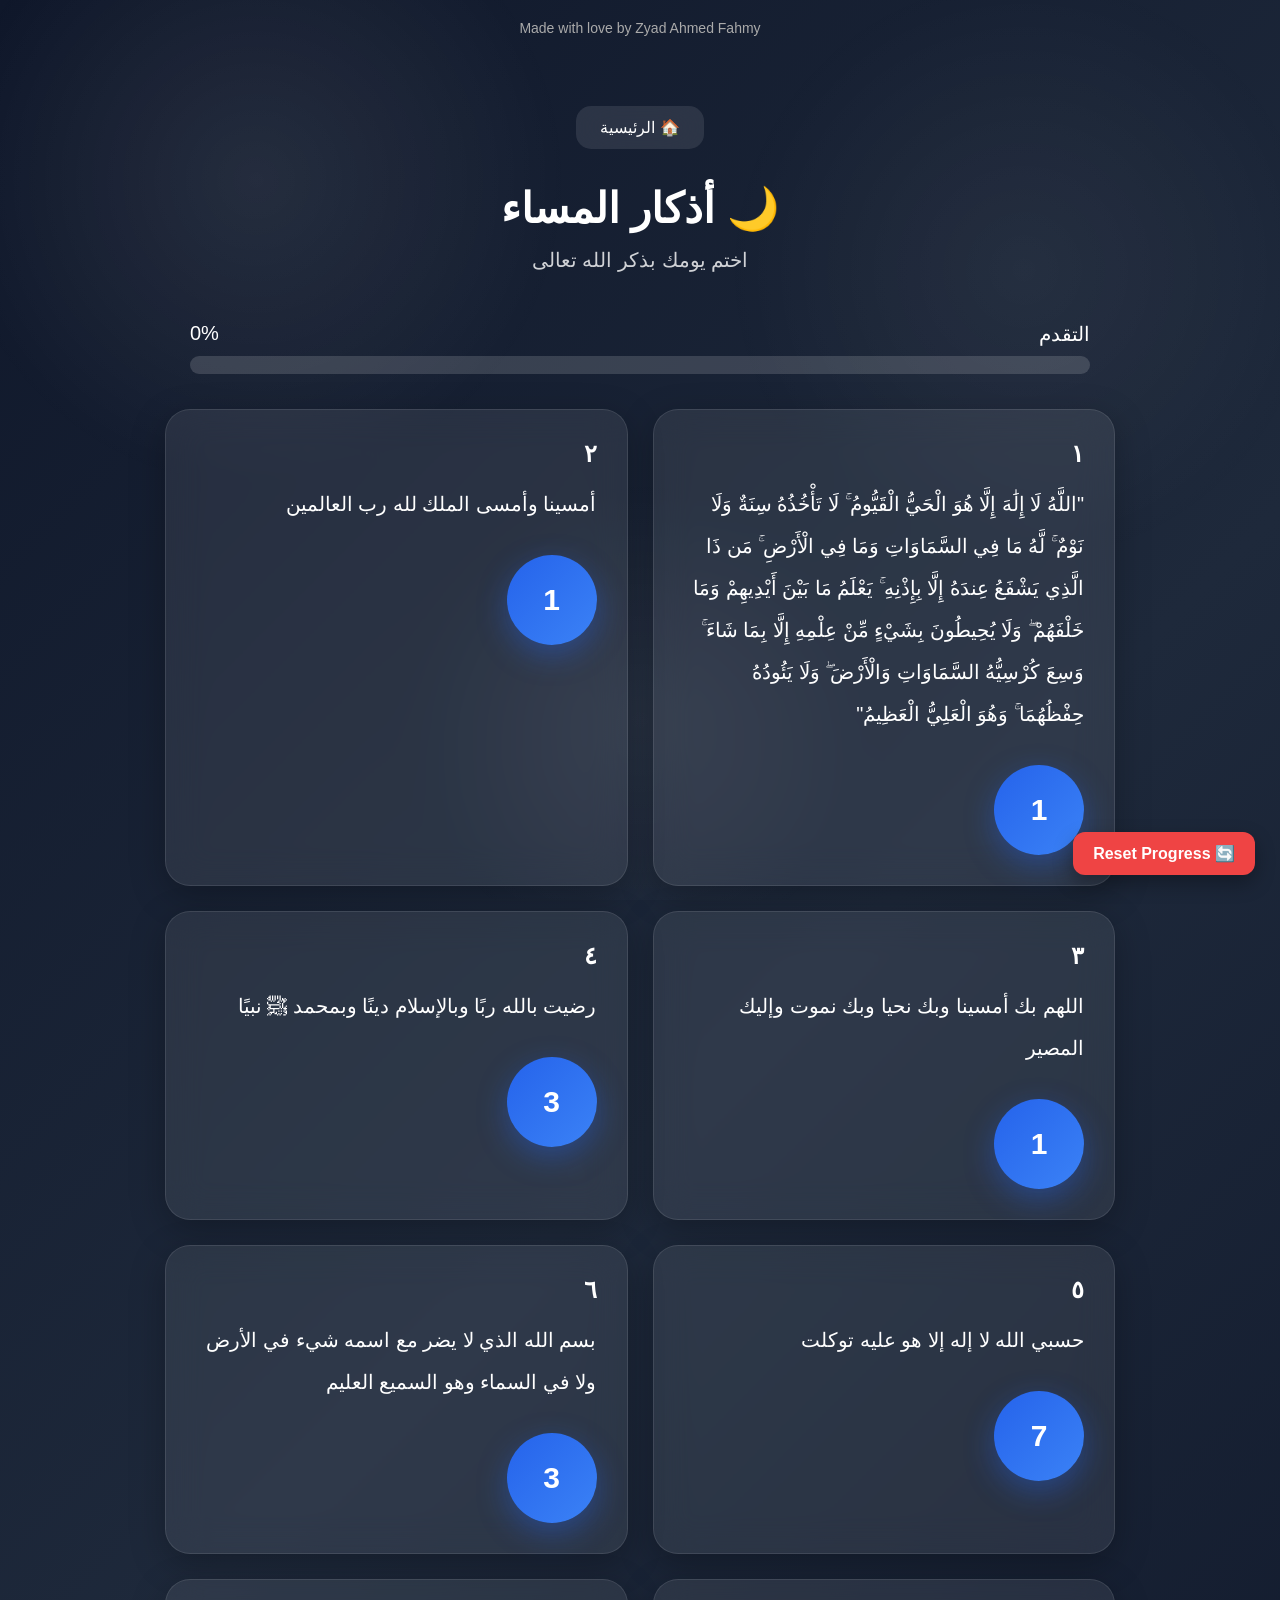
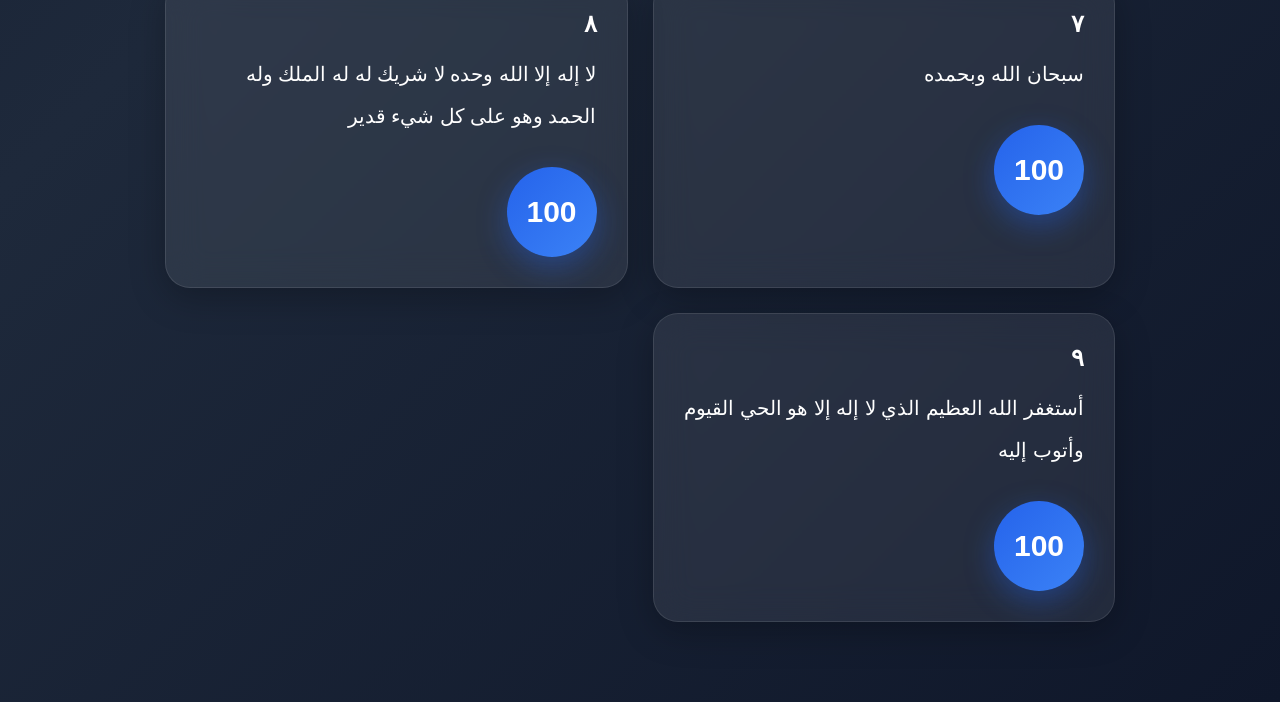
==== b.html @ 461e5856 "Add files via upload" ====
<!DOCTYPE html>
<html lang="ar" dir="rtl">

<head>
    <meta charset="UTF-8">
    <meta name="viewport" content="width=device-width, initial-scale=1.0">
    <title>أذكار المساء</title>

    <link rel="stylesheet" href="a.css">
</head>

<body>

    <footer style="text-align:center; padding:20px; color:#aaa; font-size:14px;">
    Made with love by Zyad Ahmed Fahmy
</footer>

<div class="background"></div>

<header>

    <a href="index.html" class="backButton">🏠 الرئيسية</a>

    <h1>🌙 أذكار المساء</h1>

    <p>اختم يومك بذكر الله تعالى</p>

</header>

<section class="progressContainer">

    <div class="progressText">
        <span>التقدم</span>
        <span id="progressPercent">0%</span>
    </div>

    <div class="progressBar">
        <div id="progressFill"></div>
    </div>

</section>

<main id="cards">

    <div class="card">
        <h2>١</h2>
        <p class="zekr">
"اللَّهُ لَا إِلَٰهَ إِلَّا هُوَ الْحَيُّ الْقَيُّومُ ۚ لَا تَأْخُذُهُ سِنَةٌ وَلَا نَوْمٌ ۚ لَّهُ مَا فِي السَّمَاوَاتِ وَمَا فِي الْأَرْضِ ۚ مَن ذَا الَّذِي يَشْفَعُ عِندَهُ إِلَّا بِإِذْنِهِ ۚ يَعْلَمُ مَا بَيْنَ أَيْدِيهِمْ وَمَا خَلْفَهُمْ ۖ وَلَا يُحِيطُونَ بِشَيْءٍ مِّنْ عِلْمِهِ إِلَّا بِمَا شَاءَ ۚ وَسِعَ كُرْسِيُّهُ السَّمَاوَاتِ وَالْأَرْضَ ۖ وَلَا يَئُودُهُ حِفْظُهُمَا ۚ وَهُوَ الْعَلِيُّ الْعَظِيمُ"

        </p>
        <button class="counter" data-count="1">1</button>
    </div>

    <div class="card">
        <h2>٢</h2>
        <p class="zekr">أمسينا وأمسى الملك لله رب العالمين</p>
        <button class="counter" data-count="1">1</button>
    </div>

    <div class="card">
        <h2>٣</h2>
        <p class="zekr">اللهم بك أمسينا وبك نحيا وبك نموت وإليك المصير</p>
        <button class="counter" data-count="1">1</button>
    </div>

    <div class="card">
        <h2>٤</h2>
        <p class="zekr">رضيت بالله ربًا وبالإسلام دينًا وبمحمد ﷺ نبيًا</p>
        <button class="counter" data-count="3">3</button>
    </div>

    <div class="card">
        <h2>٥</h2>
        <p class="zekr">حسبي الله لا إله إلا هو عليه توكلت</p>
        <button class="counter" data-count="7">7</button>
    </div>

    <div class="card">
        <h2>٦</h2>
        <p class="zekr">بسم الله الذي لا يضر مع اسمه شيء في الأرض ولا في السماء وهو السميع العليم</p>
        <button class="counter" data-count="3">3</button>
    </div>

    <div class="card">
        <h2>٧</h2>
        <p class="zekr">سبحان الله وبحمده</p>
        <button class="counter" data-count="100">100</button>
    </div>

    <div class="card">
        <h2>٨</h2>
        <p class="zekr">لا إله إلا الله وحده لا شريك له له الملك وله الحمد وهو على كل شيء قدير</p>
        <button class="counter" data-count="100">100</button>
    </div>

    <div class="card">
        <h2>٩</h2>
        <p class="zekr">أستغفر الله العظيم الذي لا إله إلا هو الحي القيوم وأتوب إليه</p>
        <button class="counter" data-count="100">100</button>
    </div>

</main>

<button id="topButton">⬆</button>

<script src="a.js"></script>

</body>
</html>
---- a.css ----
*{
    margin:0;
    padding:0;
    box-sizing:border-box;
    font-family:"Cairo",sans-serif;
}

html{
    scroll-behavior:smooth;
}

body{

    min-height:100vh;

    background:linear-gradient(135deg,#0f172a,#1e293b,#0f172a);

    color:white;

    overflow-x:hidden;

    position:relative;

}

.background{

    position:fixed;

    inset:0;

    background:
    radial-gradient(circle at 20% 20%,rgba(255,255,255,.08),transparent 25%),
    radial-gradient(circle at 80% 30%,rgba(255,255,255,.05),transparent 25%),
    radial-gradient(circle at 50% 80%,rgba(255,255,255,.06),transparent 25%);

    animation:bgMove 20s linear infinite;

    z-index:-1;

}

@keyframes bgMove{

0%{

transform:translateY(0px);

}

50%{

transform:translateY(-40px);

}

100%{

transform:translateY(0px);

}

}

header{

text-align:center;

padding:50px 20px;

}

header h1{

font-size:42px;

margin-bottom:15px;

font-weight:800;

}

header p{

font-size:20px;

opacity:.8;

}

.backButton{

display:inline-block;

margin-bottom:35px;

padding:12px 24px;

text-decoration:none;

color:white;

background:rgba(255,255,255,.1);

backdrop-filter:blur(20px);

border-radius:15px;

transition:.3s;

}

.backButton:hover{

transform:translateY(-5px);

background:#2563eb;

}

.progressContainer{

width:min(900px,90%);

margin:auto;

margin-bottom:35px;

}

.progressText{

display:flex;

justify-content:space-between;

margin-bottom:10px;

font-size:20px;

}

.progressBar{

height:18px;

background:rgba(255,255,255,.15);

border-radius:999px;

overflow:hidden;

}

#progressFill{

width:0%;

height:100%;

background:linear-gradient(90deg,#22c55e,#4ade80);

transition:.5s;

}

main{

width:min(950px,92%);

margin:auto;

display:grid;

grid-template-columns:repeat(2,1fr);

gap:25px;

padding-bottom:80px;

}

.card{

background:rgba(255,255,255,.08);

backdrop-filter:blur(18px);

padding:30px;

border-radius:25px;

border:1px solid rgba(255,255,255,.1);

transition:.35s;

box-shadow:0 10px 35px rgba(0,0,0,.25);

}

.card:hover{

transform:translateY(-8px);

box-shadow:0 20px 45px rgba(0,0,0,.4);

}

.card.done{

background:rgba(34,197,94,.2);

border:1px solid #22c55e;

}

.card h2{

font-size:24px;

margin-bottom:15px;

}

.zekr{

font-size:20px;

line-height:2.1;

margin-bottom:30px;

}

.counter{

width:90px;

height:90px;

border:none;

border-radius:50%;

font-size:30px;

font-weight:bold;

cursor:pointer;

color:white;

background:linear-gradient(135deg,#2563eb,#3b82f6);

transition:.3s;

box-shadow:0 10px 30px rgba(37,99,235,.4);

}

.counter:hover{

transform:scale(1.08);

}

.counter:active{

transform:scale(.93);

}

#topButton{

position:fixed;

bottom:25px;

left:25px;

width:60px;

height:60px;

border:none;

border-radius:50%;

cursor:pointer;

font-size:24px;

background:#2563eb;

color:white;

display:none;

box-shadow:0 10px 25px rgba(0,0,0,.3);

transition:.3s;

}

#topButton:hover{

transform:translateY(-5px);

}

@media(max-width:900px){

main{

grid-template-columns:1fr;

}

}

@media(max-width:600px){

header h1{

font-size:30px;

}

header p{

font-size:17px;

}

.card{

padding:22px;

}

.zekr{

font-size:18px;

}

.counter{

width:70px;

height:70px;

font-size:25px;

}

}
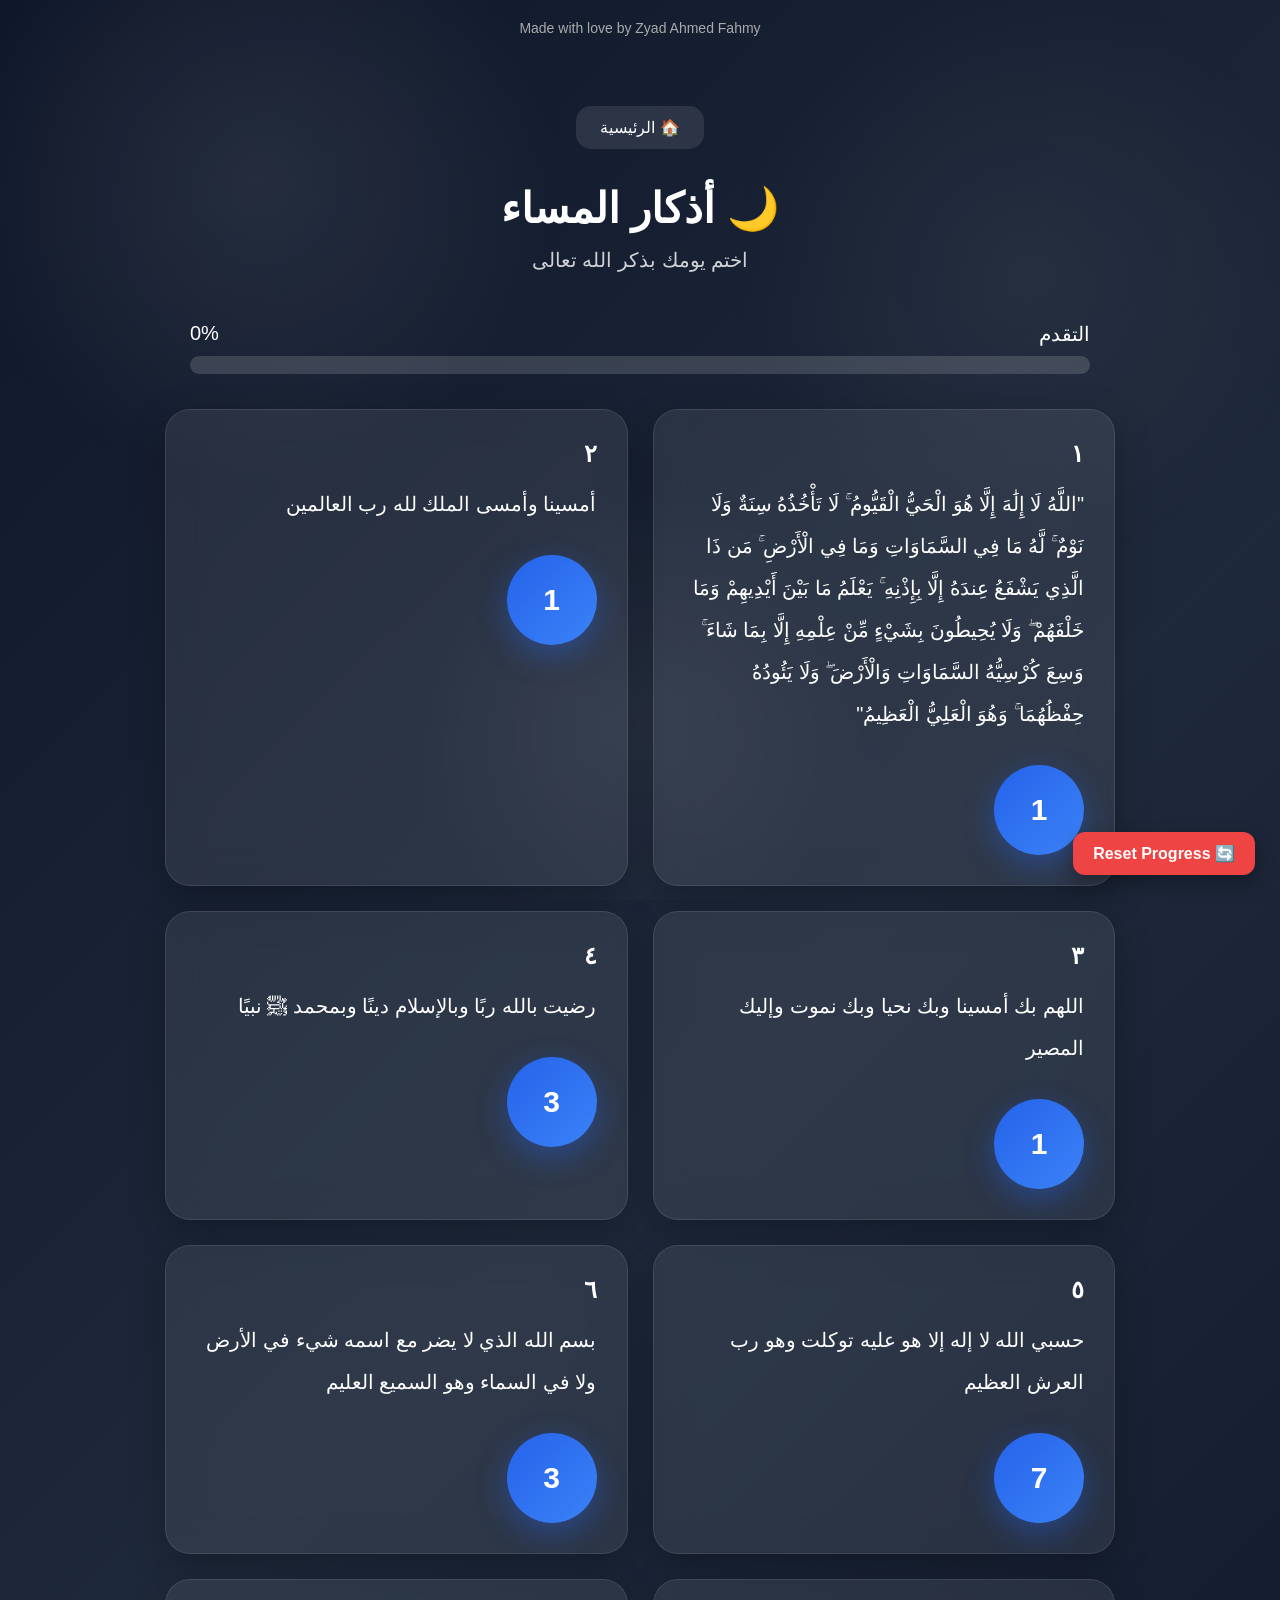
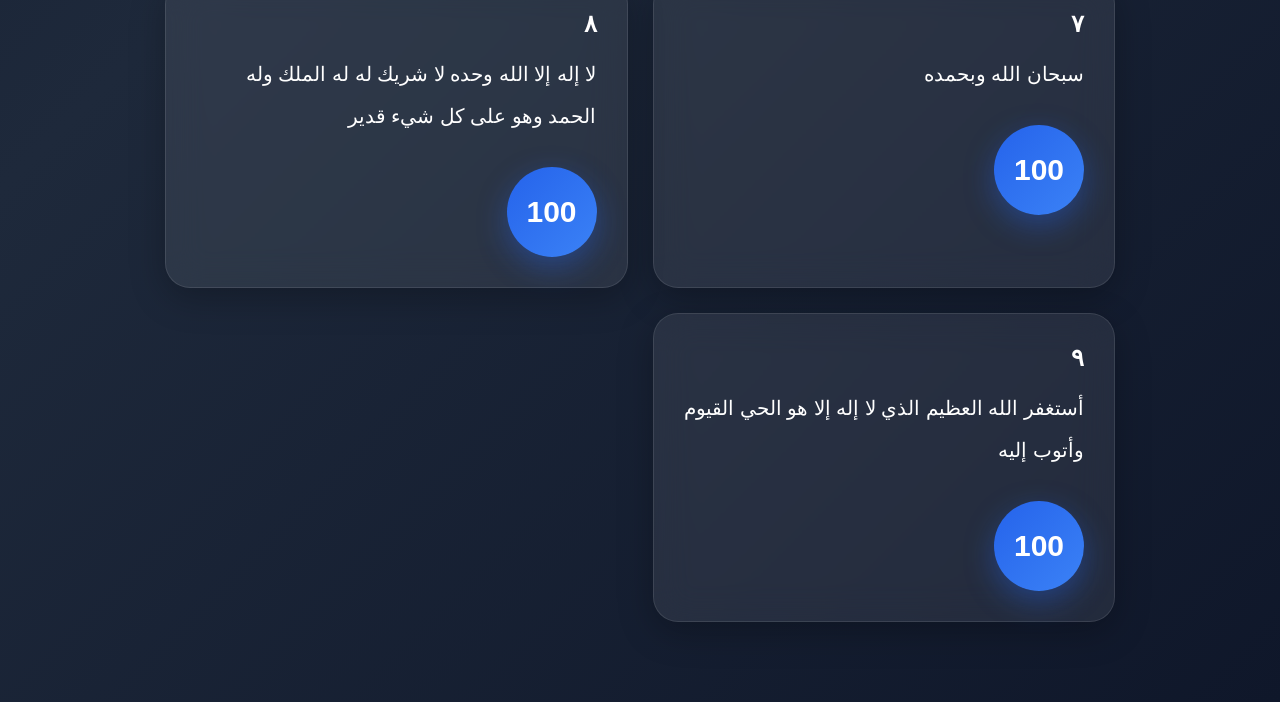
==== commit 7f03ce10: "Update b.html" ====
--- a/b.html
+++ b/b.html
@@ -71,7 +71,7 @@
 
     <div class="card">
         <h2>٥</h2>
-        <p class="zekr">حسبي الله لا إله إلا هو عليه توكلت</p>
+        <p class="zekr">حسبي الله لا إله إلا هو عليه توكلت وهو رب العرش العظيم</p>
         <button class="counter" data-count="7">7</button>
     </div>
 
@@ -106,4 +106,4 @@
 <script src="a.js"></script>
 
 </body>
-</html>+</html>
